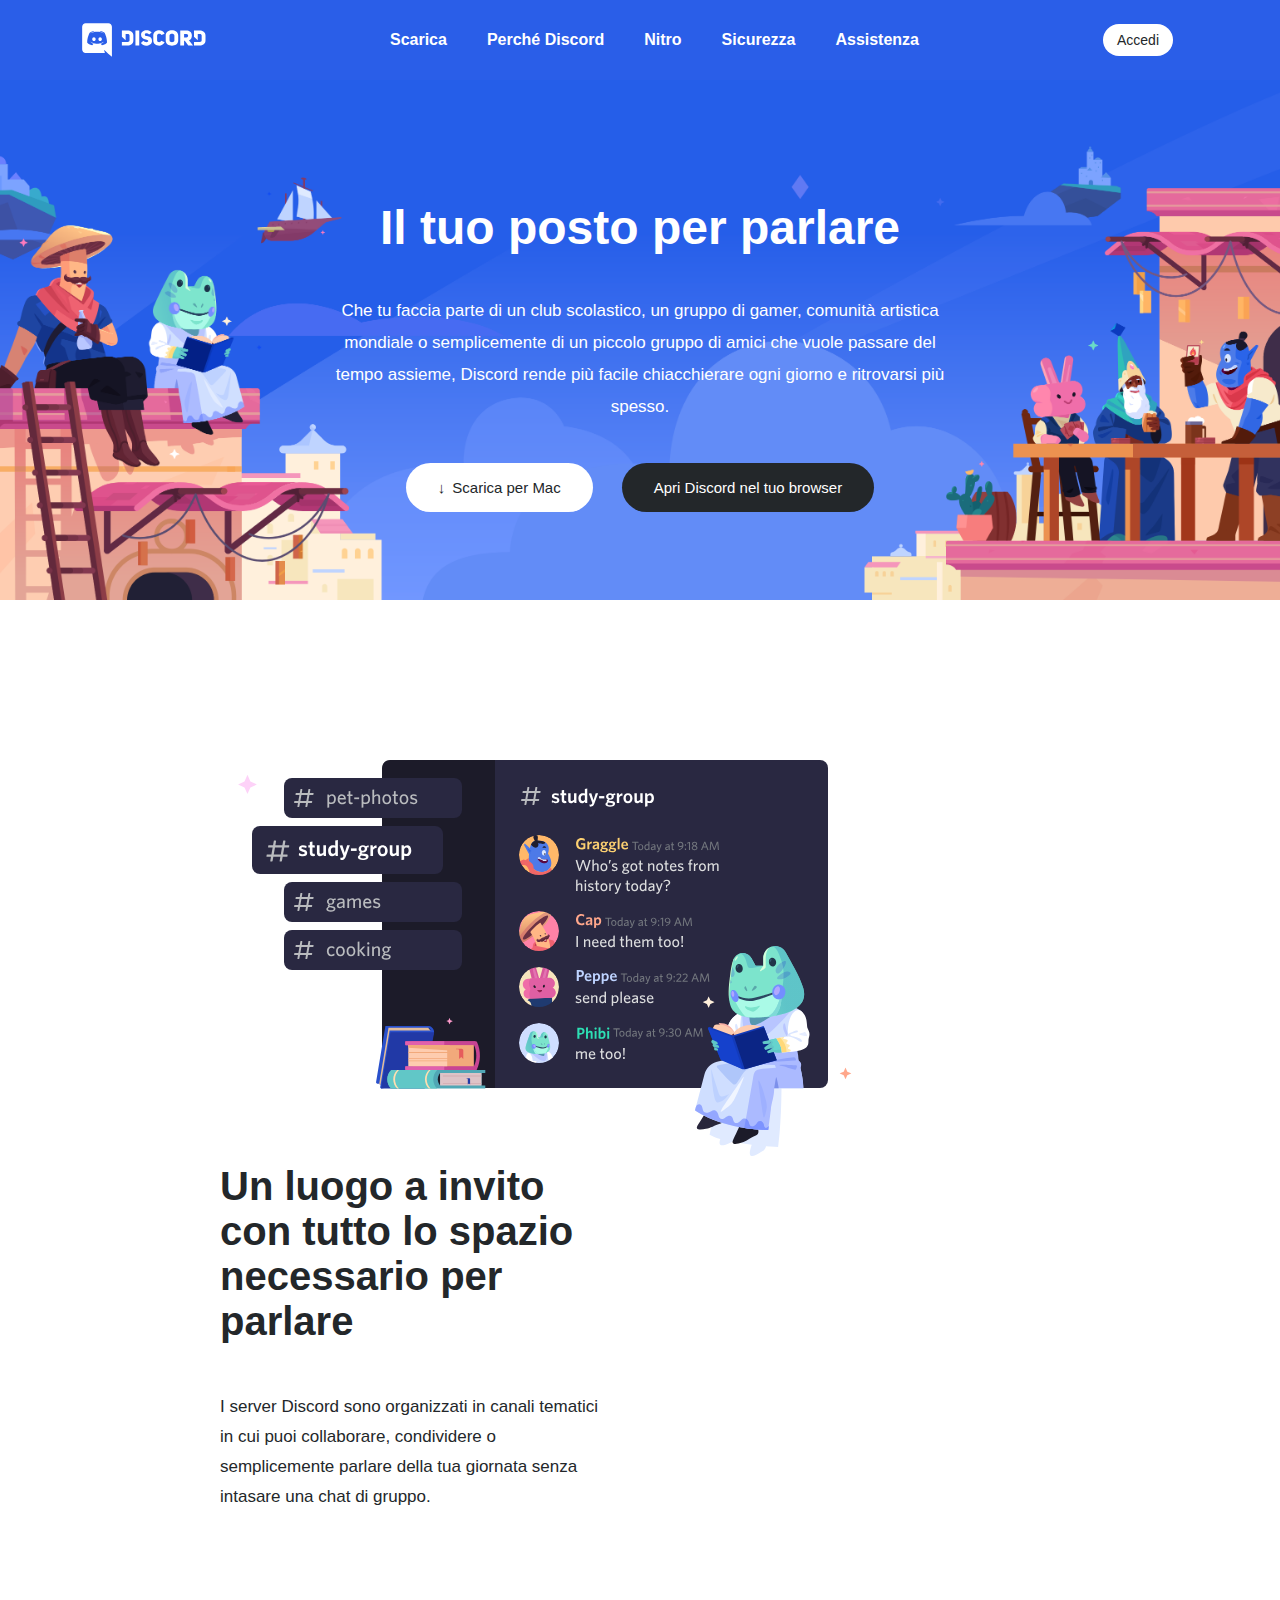
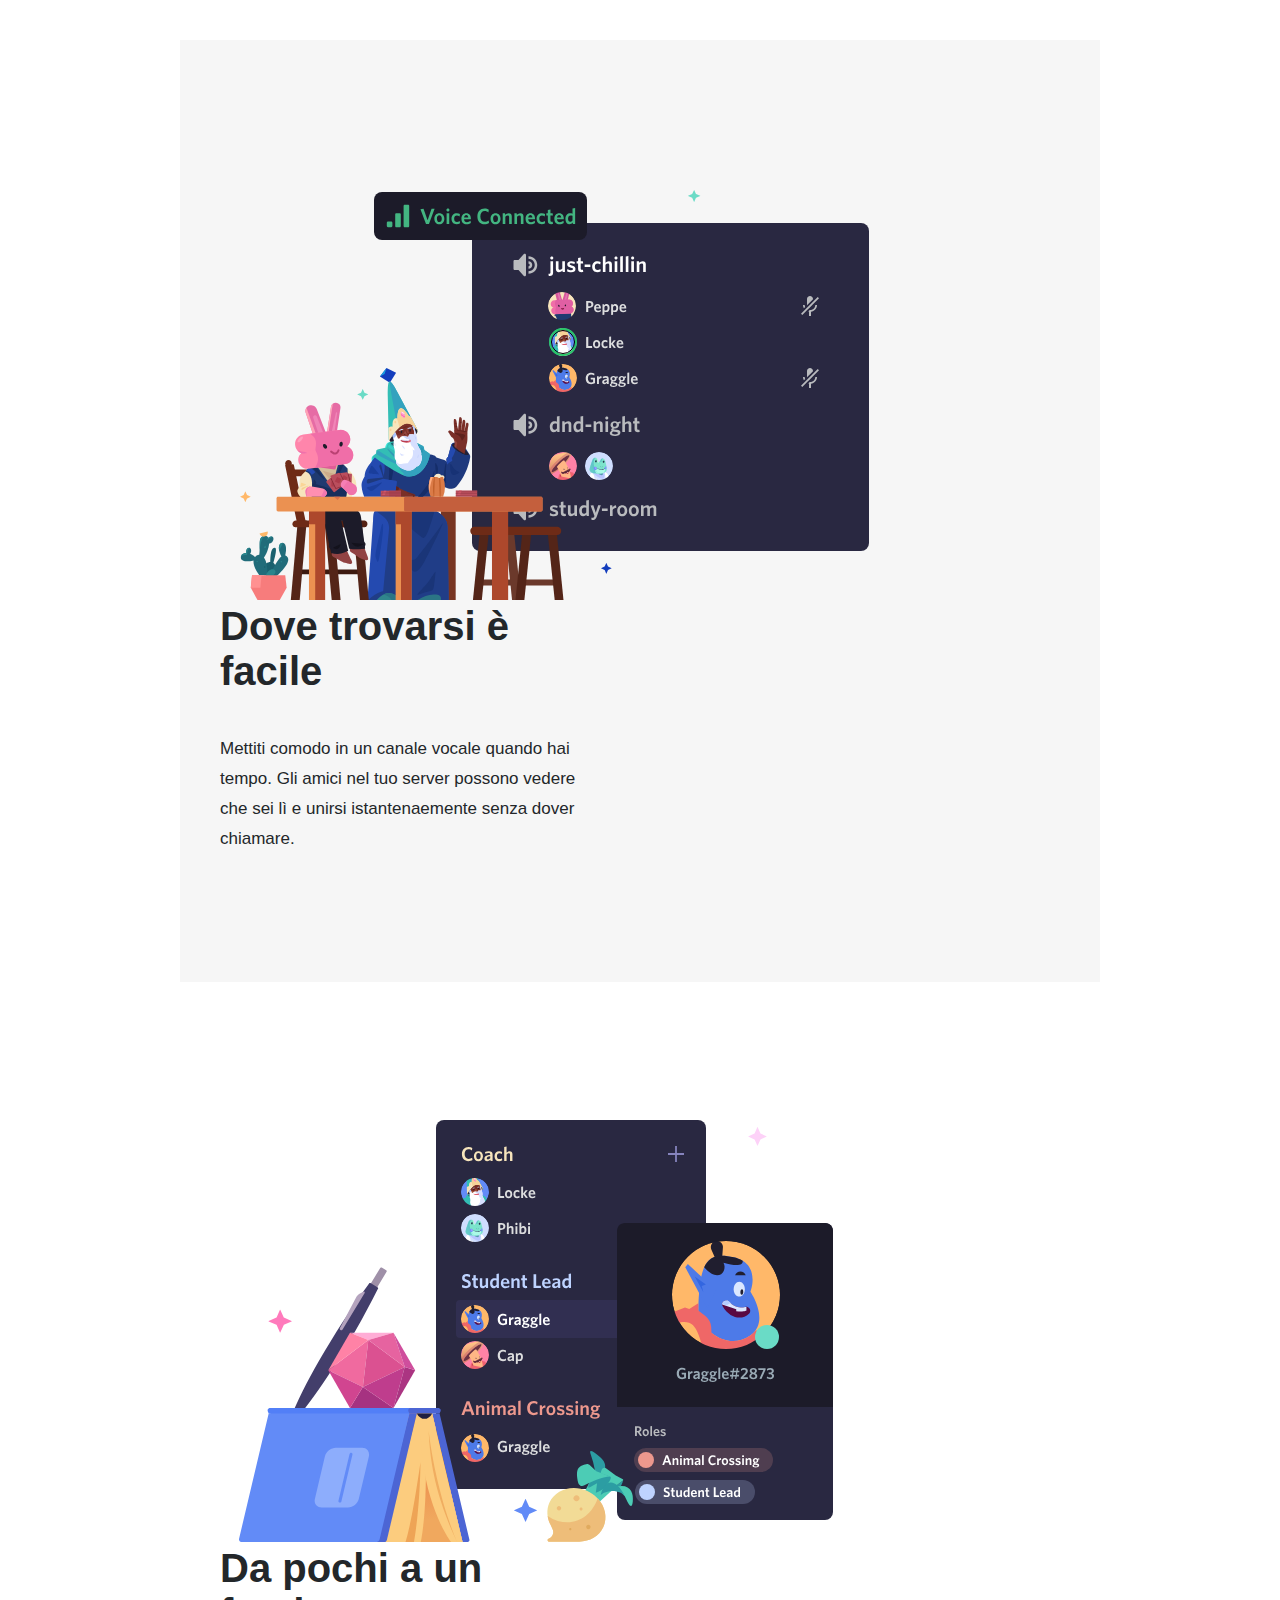
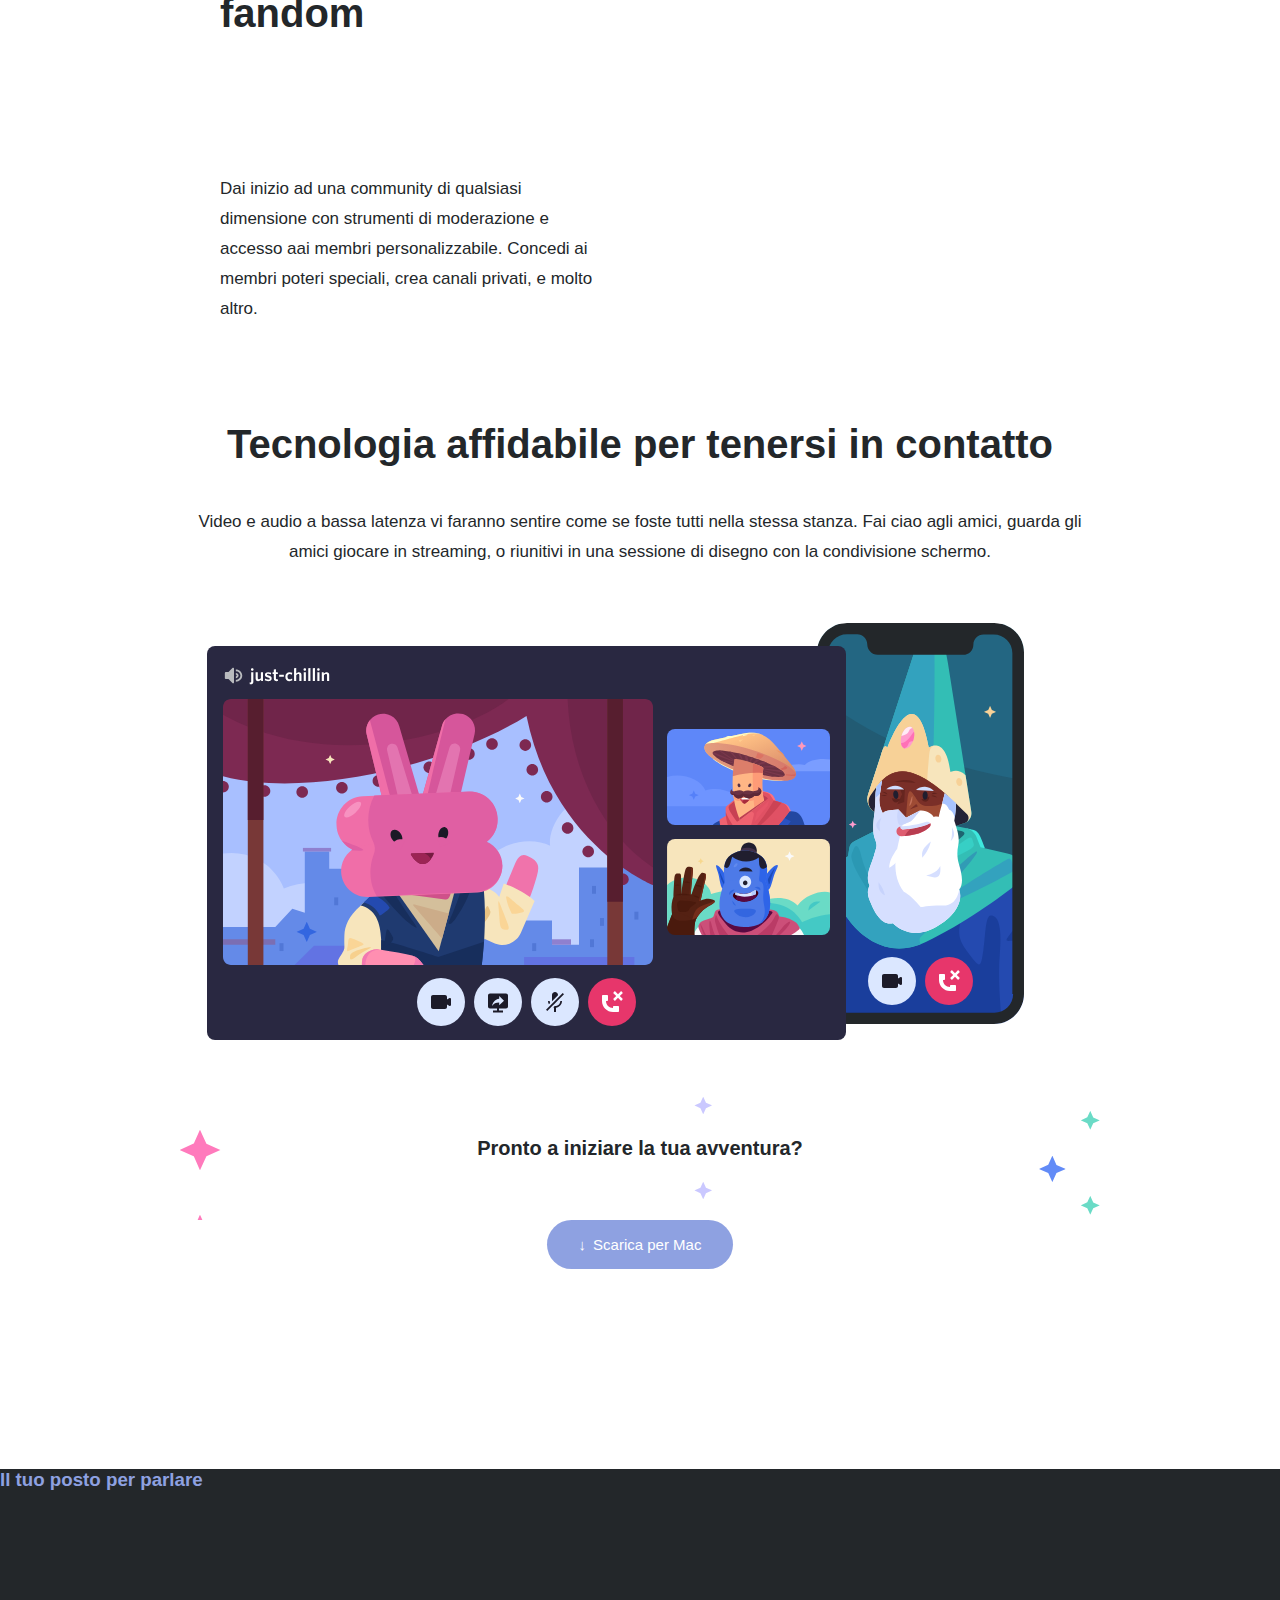
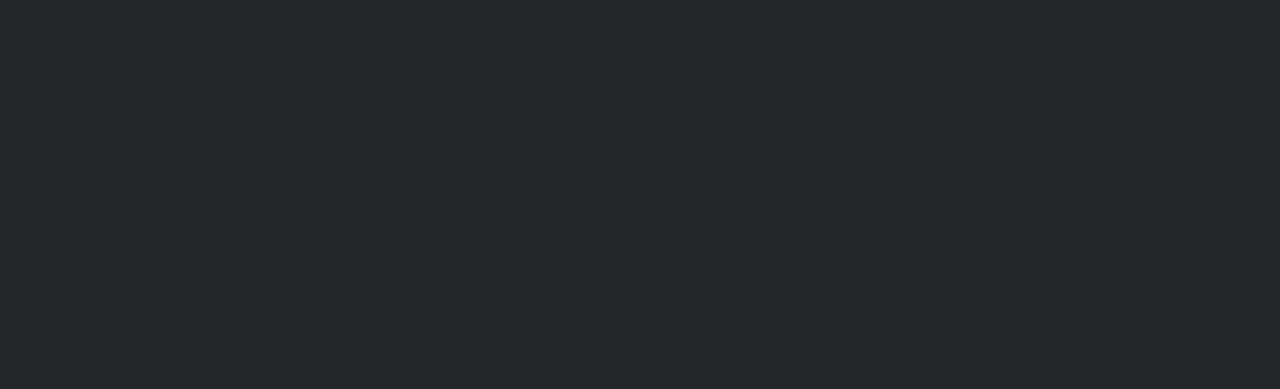
==== index.html @ aaf362bc "cambio nome file + modifica al bg img del titolo" ====
<!DOCTYPE html>
<html lang="it">
<head>
    <meta charset="UTF-8">
    <meta http-equiv="X-UA-Compatible" content="IE=edge">
    <meta name="viewport" content="width=device-width, initial-scale=1.0">
    <title>Discord| Il luogo ideale per parlare e ritrovarsi</title>
    <link rel="stylesheet" href="main.css">
</head>

<body>
    <header>
        <div class="contenitore">
            <div class="logo">
               <img src="img/logo.svg" alt="Logo">
            </div>

            <nav class="nav-bar">
                <ul class="nav">
                    <li><a href="#">Scarica</a></li>
                    <li><a href="#">Perché Discord</a></li>
                    <li><a href="#">Nitro</a></li>
                    <li><a href="#">Sicurezza</a></li>
                    <li><a href="#">Assistenza</a></li>
                </ul>
            </nav>
            <div class="login">
                <button class="btn btn-white btn-small">Accedi</button>
            </div>
          
        </div>   

    </header>

    <main>
        <div class="contenitore-del-img">
            <div class="contenitore-del-titolo">
                <h1 class="titolo">Il tuo posto per parlare</h1>
                <div class="paragrafo">
                    <p>Che tu faccia parte di un club scolastico, un gruppo di gamer, comunità artistica mondiale o semplicemente di un piccolo gruppo di amici che vuole passare del tempo assieme, Discord rende più facile chiacchierare ogni giorno e ritrovarsi più spesso.</p>
                </div>
                
                <button class="btn btn-white"> <span class="icona-a-freccia">&#8595;</span>Scarica per Mac</button>
                <button class="btn btn-grey">Apri Discord nel tuo browser</button>
            </div>
        </div>



        <div class="box"> 
            <section class="row-sezione">
                <div class="sezione-one">
                    <div class="immagine-uno">
                        <img src="img/item1.svg" alt="Ranocchiella che legge">
                    </div>
                    <div class="parte-testo">
                
                        <h2 class="subtitolo">Un luogo a invito con tutto lo spazio necessario per parlare</h2>
                        
                        <p class="sottoparagrafo">I server Discord sono organizzati in canali tematici in cui puoi collaborare, condividere o semplicemente parlare della tua giornata senza intasare una chat di gruppo.</p>
                    </div>
                </div>
            </section>

            <section class="row-sezion2">
                <div class="sezione-two">
                    <div class="immagine-due">
                        <img src="img/item2.svg" alt="mago pittore">
                    </div>
                    <div class="parte-testo">
                
                        <h2 class="subtitolo-2">Dove trovarsi è facile</h2>
                        
                        <p class="sottoparagrafo-2">Mettiti comodo in un canale vocale quando hai tempo. Gli amici nel tuo server possono vedere che sei lì e unirsi istantenaemente senza dover chiamare.</p>
                    </div>
                </div>
            </section>

            <section class="row-sezione">
                <div class="sezione-one">
                    <div class="immagine-uno">
                        <img src="img/item3.svg" alt="Rubrica">
                    </div>
                    <div class="parte-testo">
                
                        <h2 class="subtitolo">Da pochi a un fandom</h2>
                        
                        <p class="sottoparagrafo">Dai inizio ad una community di qualsiasi dimensione con strumenti di moderazione e accesso aai membri personalizzabile. Concedi ai membri poteri speciali, crea canali privati, e molto altro.</p>
                    </div>
                </div>
            </section>

            <section class="row-sezione4">
                <div class="parte-testo row-4">
                
                    <h2 class="subtitolo nuovo">Tecnologia affidabile per tenersi in contatto</h2>
                    
                    <p class="sottoparagrafo nuovo">Video e audio a bassa latenza vi faranno sentire come se foste tutti nella stessa stanza. Fai ciao agli amici, guarda gli amici giocare in streaming, o riunitivi in una sessione di disegno con la condivisione schermo.</p>
                </div>
                <div class="immagine-4">
                    <img src="img/item4-big.svg" alt="display" style="display: block;">
                </div>

                <div class="parte-testo last-one">
                    <h3 class="subtitolo ultimo">Pronto a iniziare la tua avventura?</h3>

                </div>
                <div class="bottone">
                    <button class="btn btn-violet"> <span class="icona-a-freccia">&#8595;</span>Scarica per Mac</button>
                </div>
                

            </section>
        </div>
    </main>

    <footer>
        <div class="footer">
            <h3 class="slogan-finale">Il tuo posto per parlare</h3>
        </div>
    </footer>
</body>
</html>
---- main.css ----
:root{
    --font: "Whitney","Helvetica Neue","Helvetica","Arial",sans-serif;
    --color-grey: #23272A;
    --color-lilla: #8EA1E1;
    --color-bisc: #F6F6F6;

}


* {
    margin: 0;
    padding: 0;
    box-sizing: border-box;
}

.contenitore{
    width: 100%;
    height: 80px;
    margin: 0 auto;
    background-color: #2A5EE8;
    display: flex;
    align-items: center;
    justify-content: space-around;
}

.logo{
    display: flex;
    align-items: center;
}

.nav{
    list-style: none;
    display: flex;
}


.nav li a{
    display: inline-block;
    padding: 10px 10px;
    margin: 0 10px;
    color: white;
    text-decoration: none;
    font-size: 100%;
    font-family: var(--font);
    font-weight: bold;
}

.contenitore-del-img{
    background-image: url("img/jumbo.png");
    background-size: cover;
    background-position: center;
    background-repeat: no-repeat;
    text-align: center;
    color: white;
   
}
.contenitore-del-titolo{
    background-color: transparent;
    width: 720px;
    height: 520px;
    margin: auto;
    padding: 120px 40px;
    vertical-align: baseline;
}
.titolo{
    font-family: var(--font);
    font-weight: bold;
    font-size: 300%;
    padding-bottom: 40px;
}

.paragrafo{
    font-size: 17px;
    font-family: var(--font);
    font-weight: 350;
    padding-bottom: 40px;
    line-height: 2rem;
}
.box{
    width: 920px;
    margin: auto;
}




.row-sezione{
    display: flex;
    justify-items: flex-start;
    
}
.sezione-one{
    /* display: flex;
    justify-content: center;
    align-items: center; */
    padding: 120px 40px;
    background-color: white;
}
.parte-testo{
    font-family: var(--font);
    color: var(--color-grey);
}
.subtitolo{
    width: 380px;
    height: 228px;
    font-size: 40px;
}

.sottoparagrafo{
    width: 380px;
    height: 128px;
    font-size: 17px;
    line-height: 30px;
}

.subtitolo-2{
    width: 380px;
    height: 130px;
    font-size: 40px;
}

.sottoparagrafo-2{
    width: 380px;
    height: 128px;
    font-size: 17px;
    line-height: 30px;
}
.sezione-two{
    /* display: flex;
    justify-content: center;
    align-items: center; */
    padding: 120px 40px;
    background-color: var(--color-bisc);
}


.row-sezione4{
    vertical-align: middle;
    
}

.parte-testo.row-4{
text-align: center;
}

.subtitolo.nuovo{
    width: auto;
    height: auto;
    padding-bottom: 40px;

}
.sottoparagrafo.nuovo{
    width: auto;
    height: auto;
}

.subtitolo.ultimo{
    width: auto;
    height: auto;
    font-size: 20px;
    text-align: center;
    padding: 40px;
}

.last-one{
    background-image: url(img/stars.svg);
    background-size: contain;
    background-repeat: none;
    padding-bottom: 20px;
}

.bottone{
    display: flex;
    justify-content: center;
    padding-bottom: 200px;
}


.footer{
    background-color: var(--color-grey);
    width: 1440px;
    height: 520px;
    padding: 80px auto;
}
.slogan-finale{
    color: var(--color-lilla);
    font-family: var(--font);

}








.btn{
    border-radius: 28px;
    padding: 1rem 2rem;
    border: none;
    font-family: var(--font);
    font-size: 15px;
}

.btn-white{
    background-color: white;
    color: var(--color-grey);
    margin-right: 25px;
}
.icona-a-freccia{
    padding-right: 7px;
    text-align: center;
}

.btn-grey{
    background-color: var(--color-grey);
    color: white;
}
.btn-violet{
    background-color: var(--color-lilla);
    color: white;
}

.btn-small{
    border-radius: 40px;
    font-size: 14px;
    padding: 8px 14px;
}
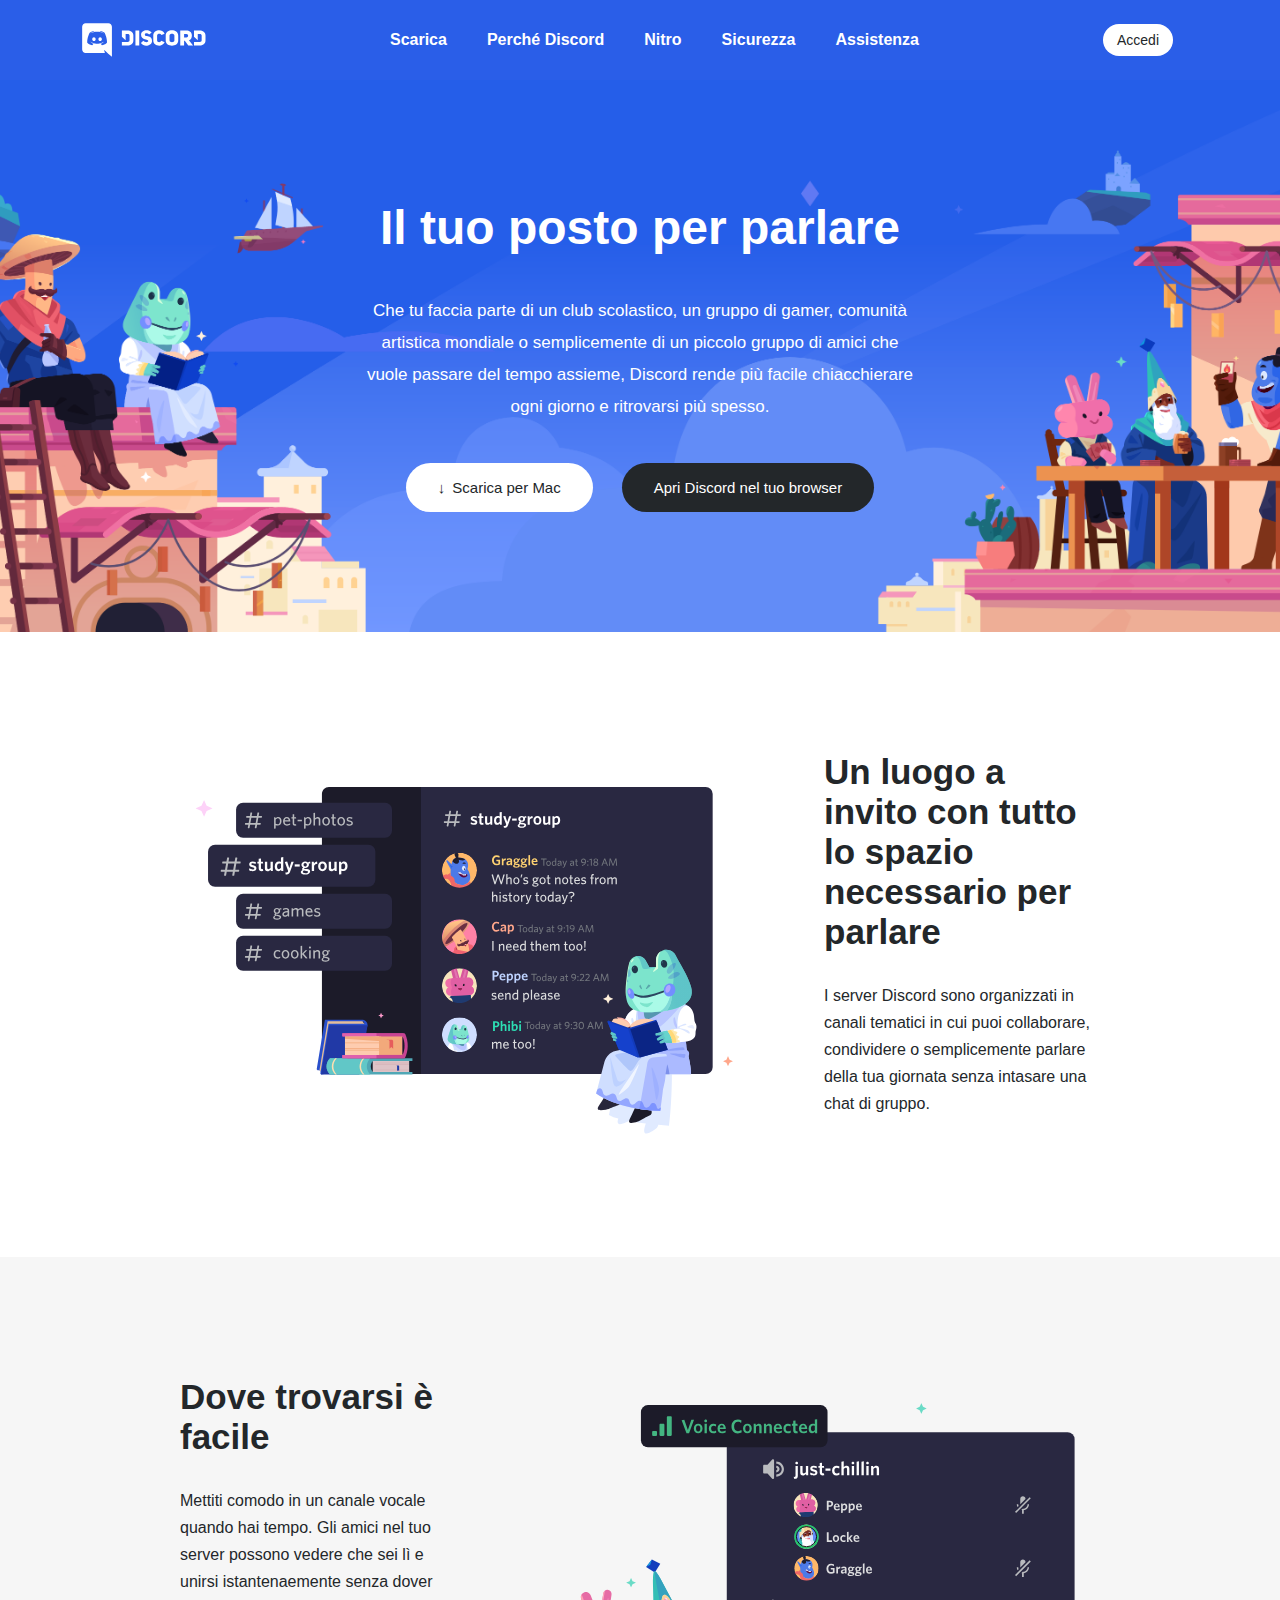
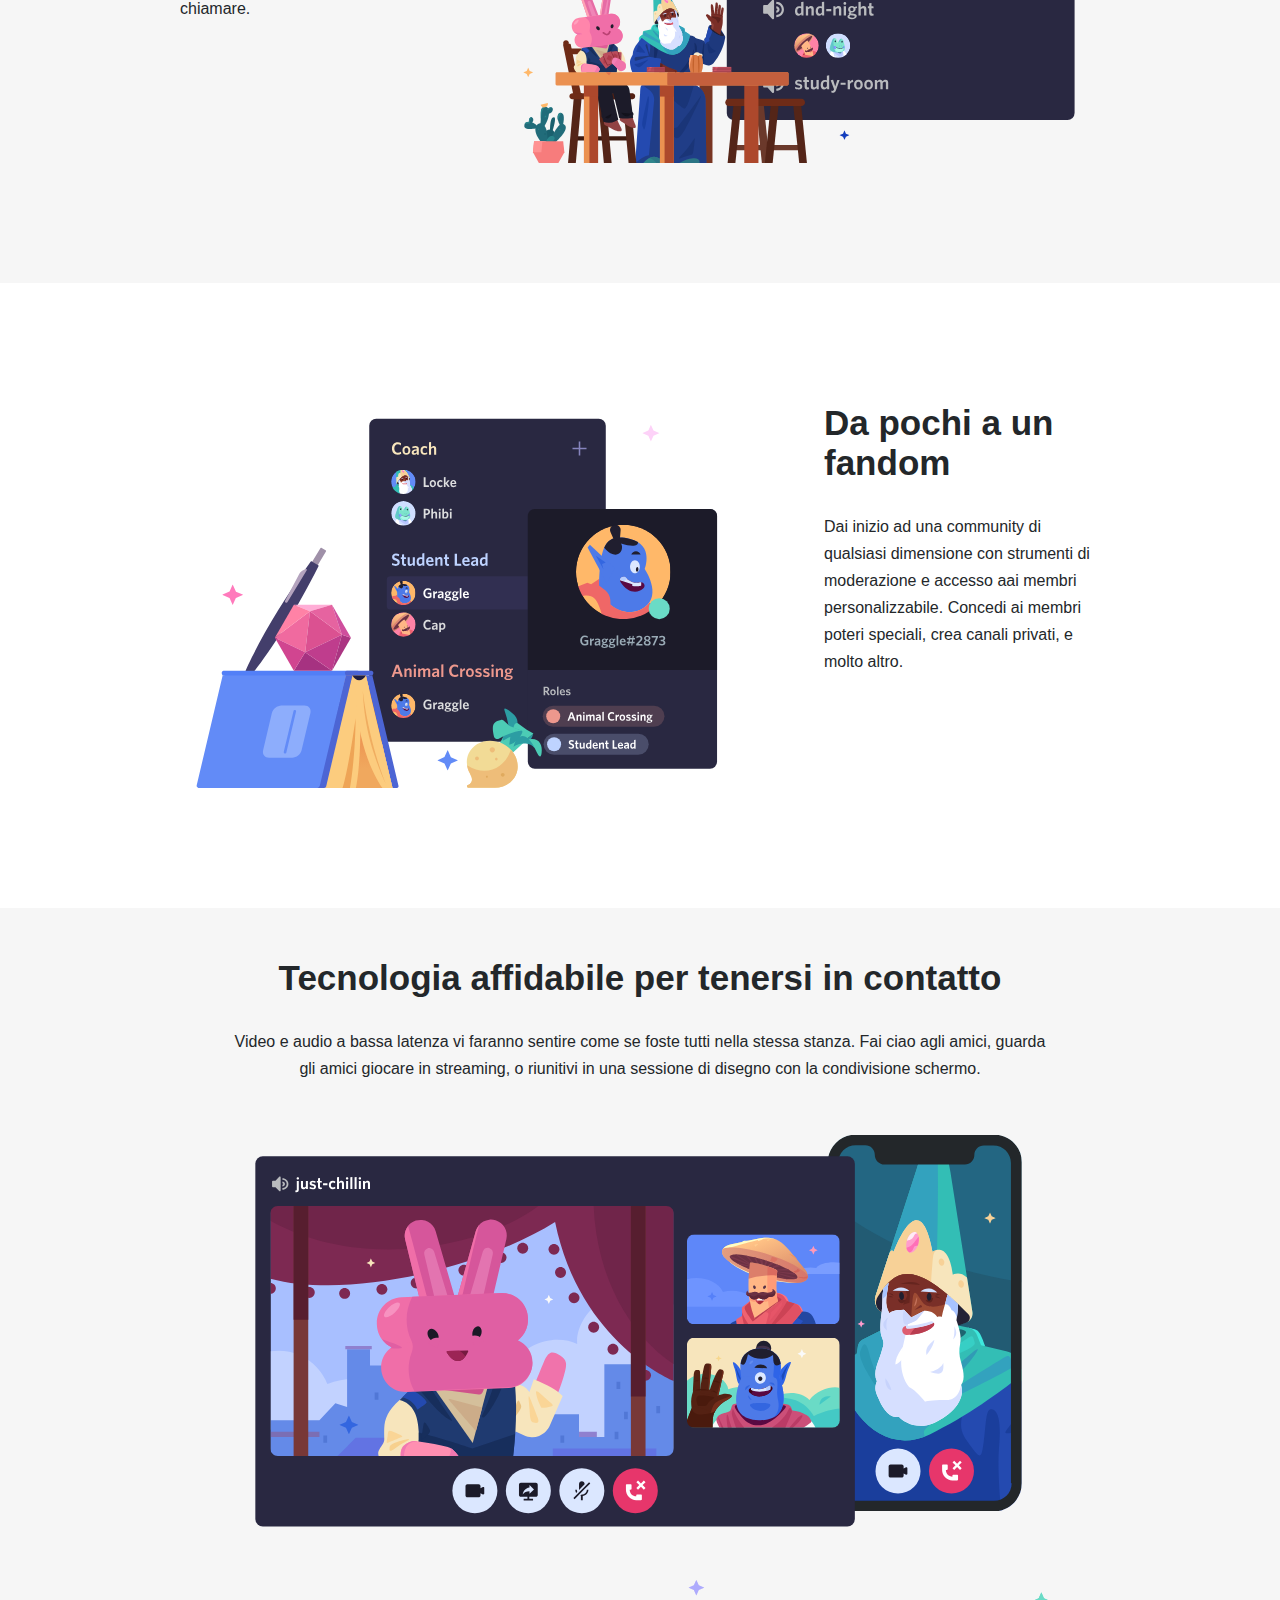
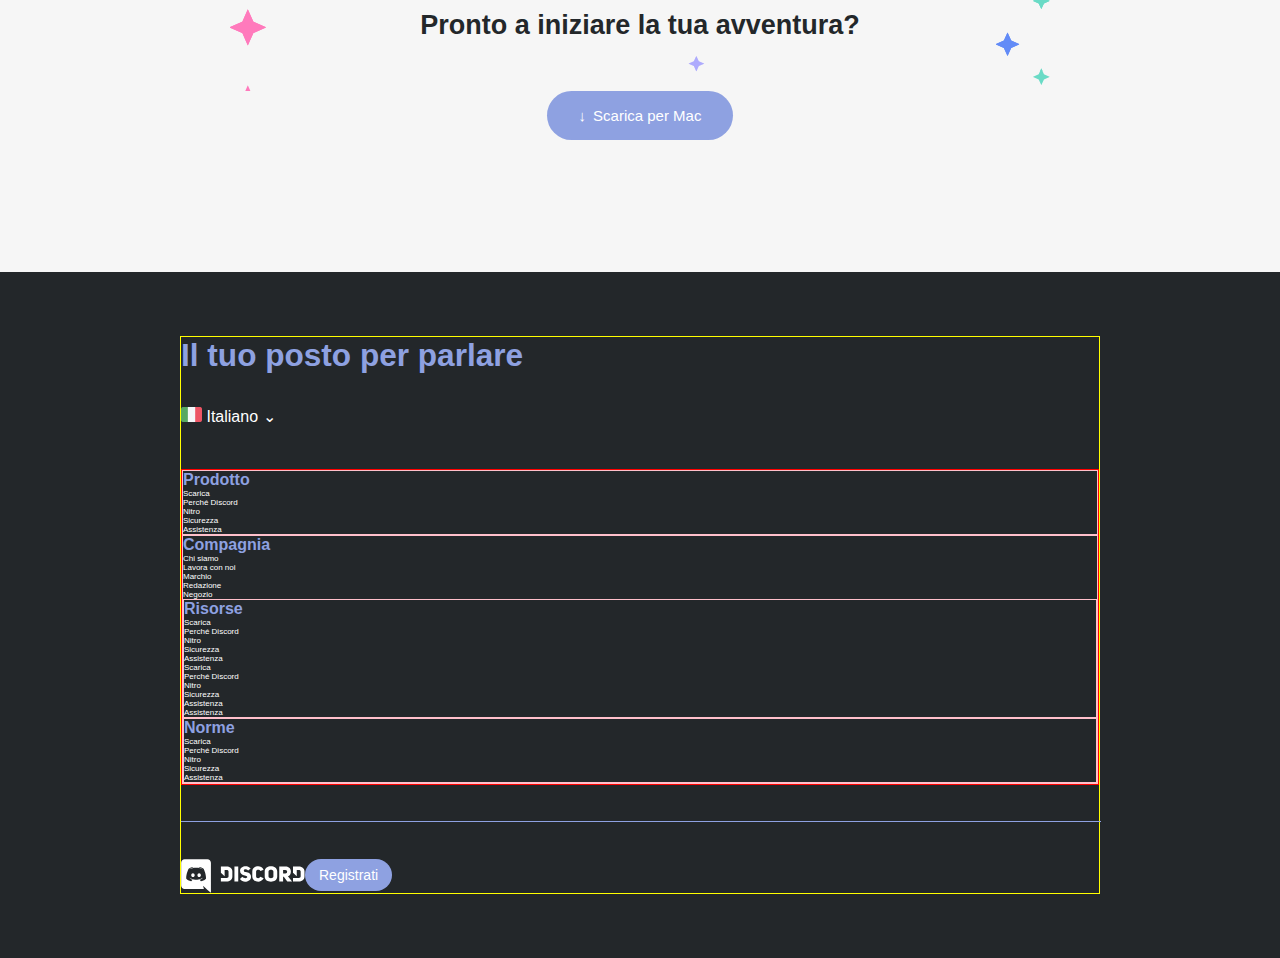
==== commit 676e9d50: "ultime modifiche" ====
--- a/index.html
+++ b/index.html
@@ -5,7 +5,11 @@
     <meta http-equiv="X-UA-Compatible" content="IE=edge">
     <meta name="viewport" content="width=device-width, initial-scale=1.0">
     <title>Discord| Il luogo ideale per parlare e ritrovarsi</title>
+    <link rel="shortcut icon" href="img/favicon.png" type="image/favicon.png">
     <link rel="stylesheet" href="main.css">
+    <link rel="stylesheet" href="https://cdnjs.cloudflare.com/ajax/libs/font-awesome/6.2.0/css/all.min.css"
+    integrity="sha512-xh6O/CkQoPOWDdYTDqeRdPCVd1SpvCA9XXcUnZS2FmJNp1coAFzvtCN9BmamE+4aHK8yyUHUSCcJHgXloTyT2A=="
+    crossorigin="anonymous" referrerpolicy="no-referrer"/>
 </head>
 
 <body>
@@ -33,6 +37,7 @@
     </header>
 
     <main>
+        <!-- intestatione + immagine con cui inizia la pagina -->
         <div class="contenitore-del-img">
             <div class="contenitore-del-titolo">
                 <h1 class="titolo">Il tuo posto per parlare</h1>
@@ -44,80 +49,167 @@
                 <button class="btn btn-grey">Apri Discord nel tuo browser</button>
             </div>
         </div>
-
-
-
-        <div class="box"> 
-            <section class="row-sezione">
-                <div class="sezione-one">
-                    <div class="immagine-uno">
-                        <img src="img/item1.svg" alt="Ranocchiella che legge">
-                    </div>
-                    <div class="parte-testo">
+       
+        <!-- inizio prima sezione -->
+            <section class="row-white">
+                <div class="container">
+                    <div class="row">
+                        <div class="immagine-fianco-sx W-70">
+                            <img src="img/item1.svg" alt="Ranocchiella che legge">
+                        </div>
+                        <div class="parte-testo W-30">
+                    
+                            <h2 class="subtitolo">Un luogo a invito con tutto lo spazio necessario per parlare</h2>
+                            
+                            <p class="sottoparagrafo">I server Discord sono organizzati in canali tematici in cui puoi collaborare, condividere o semplicemente parlare della tua giornata senza intasare una chat di gruppo.</p>
+                        </div>
+                    </div>
+                </div>
+            </section>
+
+            <!-- inizio seconda sezione -->
+            <section class="row-grey">
+                <div class="container">
+                    <div class="row">
+                        <div class="parte-testo W-30">
+                            
+                            <h2 class="subtitolo">Dove trovarsi è facile</h2>
+                            
+                            <p class="sottoparagrafo">Mettiti comodo in un canale vocale quando hai tempo. Gli amici nel tuo server possono vedere che sei lì e unirsi istantenaemente senza dover chiamare.</p>
+                        </div>
+                        <div class="immagine-fianco-dx W-70">
+                            <img src="img/item2.svg" alt="Mago pittore">
+                        </div>
+                    </div>
+                </div>
+            </section>
+
+            <!-- inizio terza sezione -->
+            <section class="row-white">
+                <div class="container">
+                    <div class="row">
+                        <div class="immagine-fianco-sx W-70">
+                            <img src="img/item3.svg" alt="Rubrica">
+                        </div>
+                        <div class="parte-testo W-30">
+                    
+                            <h2 class="subtitolo">Da pochi a un fandom</h2>
+                            
+                            <p class="sottoparagrafo">Dai inizio ad una community di qualsiasi dimensione con strumenti di moderazione e accesso aai membri personalizzabile. Concedi ai membri poteri speciali, crea canali privati, e molto altro.</p>
+                        </div>
+                    </div>
+                </div>
+            </section>
+
+            <!-- inizio quarta sezione -->
+            <section class="row-grey">
+                <div class="container">
+                    <div class="contenitore-row">
+                        <div class="parte-testo row-4">
+                        
+                            <h2 class="subtitolo nuovo">Tecnologia affidabile per tenersi in contatto</h2>
+                            
+                            <p class="sottoparagrafo nuovo">Video e audio a bassa latenza vi faranno sentire come se foste tutti nella stessa stanza. Fai ciao agli amici, guarda gli amici giocare in streaming, o riunitivi in una sessione di disegno con la condivisione schermo.</p>
+                        </div>
+                        <div class="immagine-centrale">
+                            <img src="img/item4-big.svg" alt="display" style="display: block;">
+                        </div>
+                    <!-- Conclusione con una CTA  -->
+                        <div class="parte-testo conclusione">
+                            <h3 class="subtitolo conclusione">Pronto a iniziare la tua avventura?</h3>
+
+                        </div>
+                        <div class="CTA-finale">
+                            <button class="btn btn-violet"> <span class="icona-a-freccia">&#8595;</span>Scarica per Mac</button>
+                        </div>
+                        
+                    </div>
+                </div>
+            </section>
                 
-                        <h2 class="subtitolo">Un luogo a invito con tutto lo spazio necessario per parlare</h2>
-                        
-                        <p class="sottoparagrafo">I server Discord sono organizzati in canali tematici in cui puoi collaborare, condividere o semplicemente parlare della tua giornata senza intasare una chat di gruppo.</p>
-                    </div>
-                </div>
-            </section>
-
-            <section class="row-sezion2">
-                <div class="sezione-two">
-                    <div class="immagine-due">
-                        <img src="img/item2.svg" alt="mago pittore">
-                    </div>
-                    <div class="parte-testo">
-                
-                        <h2 class="subtitolo-2">Dove trovarsi è facile</h2>
-                        
-                        <p class="sottoparagrafo-2">Mettiti comodo in un canale vocale quando hai tempo. Gli amici nel tuo server possono vedere che sei lì e unirsi istantenaemente senza dover chiamare.</p>
-                    </div>
-                </div>
-            </section>
-
-            <section class="row-sezione">
-                <div class="sezione-one">
-                    <div class="immagine-uno">
-                        <img src="img/item3.svg" alt="Rubrica">
-                    </div>
-                    <div class="parte-testo">
-                
-                        <h2 class="subtitolo">Da pochi a un fandom</h2>
-                        
-                        <p class="sottoparagrafo">Dai inizio ad una community di qualsiasi dimensione con strumenti di moderazione e accesso aai membri personalizzabile. Concedi ai membri poteri speciali, crea canali privati, e molto altro.</p>
-                    </div>
-                </div>
-            </section>
-
-            <section class="row-sezione4">
-                <div class="parte-testo row-4">
-                
-                    <h2 class="subtitolo nuovo">Tecnologia affidabile per tenersi in contatto</h2>
-                    
-                    <p class="sottoparagrafo nuovo">Video e audio a bassa latenza vi faranno sentire come se foste tutti nella stessa stanza. Fai ciao agli amici, guarda gli amici giocare in streaming, o riunitivi in una sessione di disegno con la condivisione schermo.</p>
-                </div>
-                <div class="immagine-4">
-                    <img src="img/item4-big.svg" alt="display" style="display: block;">
-                </div>
-
-                <div class="parte-testo last-one">
-                    <h3 class="subtitolo ultimo">Pronto a iniziare la tua avventura?</h3>
-
-                </div>
-                <div class="bottone">
-                    <button class="btn btn-violet"> <span class="icona-a-freccia">&#8595;</span>Scarica per Mac</button>
-                </div>
-                
-
-            </section>
-        </div>
     </main>
-
     <footer>
-        <div class="footer">
-            <h3 class="slogan-finale">Il tuo posto per parlare</h3>
-        </div>
+        <!-- primo container di chiusura -->
+            <div class="container footer">
+                <div class="slot">
+                    <div class="slogan-finale">
+                        <h3>Il tuo posto per parlare</h3>
+                    </div> 
+                    <div class="language-bar">
+                        <img class="icona-img" src="img/ita.png" alt="icona della bandiera italiana">
+                        <p class="testo-icona">Italiano <span class="freccia">&#8964;</span></p>
+                    </div>
+                    <div class="social-bar">
+                        <div><i class="fa-brands fa-twitter"></i></div>
+                        <div><i class="fa-brands fa-instagram icone-social"></i></div>
+                        <div><i class="fa-brands fa-facebook icone-social"></i></div>
+                        <div><i class="fa-brands fa-youtube icone-social"></i></div>
+                    </div>
+                 <!-- colonne dell'area footer  -->
+                    <div class="columns">
+                        <div class="column">
+                            <h5 class="h5-minititolo">Prodotto</h5>
+                            <ul class="ul-style-none">
+                                <li>Scarica</li>
+                                <li>Perché Discord</li>
+                                <li>Nitro</li>
+                                <li>Sicurezza</li>
+                                <li>Assistenza</li>
+                            </ul>
+                        </div>
+                        <div class="spazio" style="display: inline;"></div>
+
+                        <div class="column">
+                            <h5 class="h5-minititolo">Compagnia</h5>
+                            <ul class="ul-style-none">
+                                <li>Chi siamo</li>
+                                <li>Lavora con noi</li>
+                                <li>Marchio</li>
+                                <li>Redazione</li>
+                                <li>Negozio</li>
+                            </ul>
+                            
+                        <div class="column">
+                            <h5 class="h5-minititolo">Risorse</h5>
+                            <ul class="ul-style-none">
+                                <li>Scarica</li>
+                                <li>Perché Discord</li>
+                                <li>Nitro</li>
+                                <li>Sicurezza</li>
+                                <li>Assistenza</li>
+                                <li>Scarica</li>
+                                <li>Perché Discord</li>
+                                <li>Nitro</li>
+                                <li>Sicurezza</li>
+                                <li>Assistenza</li>
+                                <li>Assistenza</li>
+                            </ul>
+                        </div>
+                        <div class="column">
+                            <h5 class="h5-minititolo">Norme</h5>
+                            <ul class="ul-style-none">
+                                <li>Scarica</li>
+                                <li>Perché Discord</li>
+                                <li>Nitro</li>
+                                <li>Sicurezza</li>
+                                <li>Assistenza</li>
+                            </ul>
+                        </div> 
+                    </div>
+                </div>
+
+            <!-- linea orizzontale + button e logo del footer  -->
+                <div class="hr"></div>
+                <div class="contenitore-footer">
+                    <div class="logo-del-footer"> 
+                        <img src="img/logo.svg" alt="Logo Discord"> 
+                    </div> 
+                    <div>
+                        <button class="btn btn-small btn-violet">Registrati</button>
+                    </div>
+                </div>
+
+            </div>
     </footer>
 </body>
 </html>--- a/main.css
+++ b/main.css
@@ -3,7 +3,7 @@
     --color-grey: #23272A;
     --color-lilla: #8EA1E1;
     --color-bisc: #F6F6F6;
-
+    --tab-icon: "img/favicon.ico";
 }
 
 
@@ -11,6 +11,11 @@
     margin: 0;
     padding: 0;
     box-sizing: border-box;
+}
+img{
+    width: 100%;
+    height: auto;
+    display: block;
 }
 
 .contenitore{
@@ -56,8 +61,7 @@
 }
 .contenitore-del-titolo{
     background-color: transparent;
-    width: 720px;
-    height: 520px;
+    width: 50%;
     margin: auto;
     padding: 120px 40px;
     vertical-align: baseline;
@@ -76,124 +80,179 @@
     padding-bottom: 40px;
     line-height: 2rem;
 }
-.box{
-    width: 920px;
+/* .box{
+    width: 100%;
     margin: auto;
-}
-
-
-
-
-.row-sezione{
-    display: flex;
-    justify-items: flex-start;
+} */
+
+
+
+
+
+.container{
+    /* display: flex;
+    justify-content: flex-start; */
+    max-width: 920px;
+    width: 100%;
+    margin: 0 auto;
     
 }
-.sezione-one{
-    /* display: flex;
+.row{
+    display: flex;
     justify-content: center;
-    align-items: center; */
-    padding: 120px 40px;
+    padding: 120px 0;
+    background-color: transparent;
+}
+.row-grey{
+    background-color: var(--color-bisc);
+}
+.row-white{
     background-color: white;
 }
+.immagine-fianco-sx{
+    padding-right: 50px;
+}
+.immagine-fianco-dx{
+    padding-left: 50px;
+}
+.W-70{
+    width: 70%;
+}
+.W-30{
+    width: 30%;
+}
 .parte-testo{
     font-family: var(--font);
     color: var(--color-grey);
 }
 .subtitolo{
-    width: 380px;
-    height: 228px;
-    font-size: 40px;
+    font-size: 35px;
+    padding-bottom: 30px;
 }
 
 .sottoparagrafo{
-    width: 380px;
-    height: 128px;
-    font-size: 17px;
-    line-height: 30px;
-}
-
-.subtitolo-2{
-    width: 380px;
-    height: 130px;
-    font-size: 40px;
-}
-
-.sottoparagrafo-2{
-    width: 380px;
-    height: 128px;
-    font-size: 17px;
-    line-height: 30px;
-}
-.sezione-two{
-    /* display: flex;
-    justify-content: center;
-    align-items: center; */
-    padding: 120px 40px;
-    background-color: var(--color-bisc);
-}
-
-
-.row-sezione4{
-    vertical-align: middle;
-    
+    font-size: 1rem;
+    line-height: 27px;
+}
+
+.contenitore-row{
+    padding: 50px;
 }
 
 .parte-testo.row-4{
 text-align: center;
 }
 
-.subtitolo.nuovo{
-    width: auto;
-    height: auto;
-    padding-bottom: 40px;
-
-}
-.sottoparagrafo.nuovo{
-    width: auto;
-    height: auto;
-}
-
-.subtitolo.ultimo{
-    width: auto;
-    height: auto;
-    font-size: 20px;
-    text-align: center;
-    padding: 40px;
-}
-
-.last-one{
+.subtitolo.conclusione{
+    font-size: 27px;
+    text-align: center;
+    padding: 30px;
+}
+
+.conclusione{
     background-image: url(img/stars.svg);
     background-size: contain;
     background-repeat: none;
     padding-bottom: 20px;
 }
 
-.bottone{
+.CTA-finale{
     display: flex;
     justify-content: center;
-    padding-bottom: 200px;
-}
-
-
+    padding-bottom: 10%;
+}
+
+
+footer{
+    background-color: var(--color-grey);
+    width: 100%;
+    color: white;
+}
 .footer{
-    background-color: var(--color-grey);
-    width: 1440px;
-    height: 520px;
-    padding: 80px auto;
-}
+ padding: 5% 0;
+}
+.slot{
+    display: flex;
+    flex-flow: column wrap;
+    align-items: flex-start;
+    border: 1px solid yellow;
+    
+}
+
 .slogan-finale{
     color: var(--color-lilla);
     font-family: var(--font);
-
-}
-
-
-
-
-
-
-
+    font-size: 27px;
+    flex: 70px;
+}
+
+.testo-icona{
+    font-family: var(--font);
+    color: white;
+    font-size: 100%;
+    display: inline;
+
+}
+.freccia{
+    color: white;
+    text-align: center;
+}
+.icona-img{
+    width: 15%;
+    display: inline;
+}
+.social-bar{
+    display: flex;
+    justify-content: space-around;
+    color: white;
+    padding-top: 20px;
+}
+.icone-social{
+    padding-left: 50%;
+}
+.fa-brands{
+    font-size: 20px;
+}
+
+
+.columns {
+    /* display: flex;
+    flex-flow: row wrap;
+    align-items: center; */
+    width: 100%;
+    border: 1px solid red;
+    font-family: var(--font);
+  }
+  
+  .column {
+    flex: 25%;
+    border: 1px solid pink;
+  }
+  .ul-style-none{
+    list-style: none;
+    font-size: .5rem;
+  }
+
+  .h5-minititolo{
+    color: var(--color-lilla);
+    font-size: 16px;
+  }
+
+  .contenitore-footer{
+    display: flex;
+  }
+ 
+
+
+
+
+.hr{
+    background-color: var(--color-lilla);
+    min-width: 920px;
+    min-height: 1px;
+    margin: 4% 0;
+
+}
 
 .btn{
     border-radius: 28px;
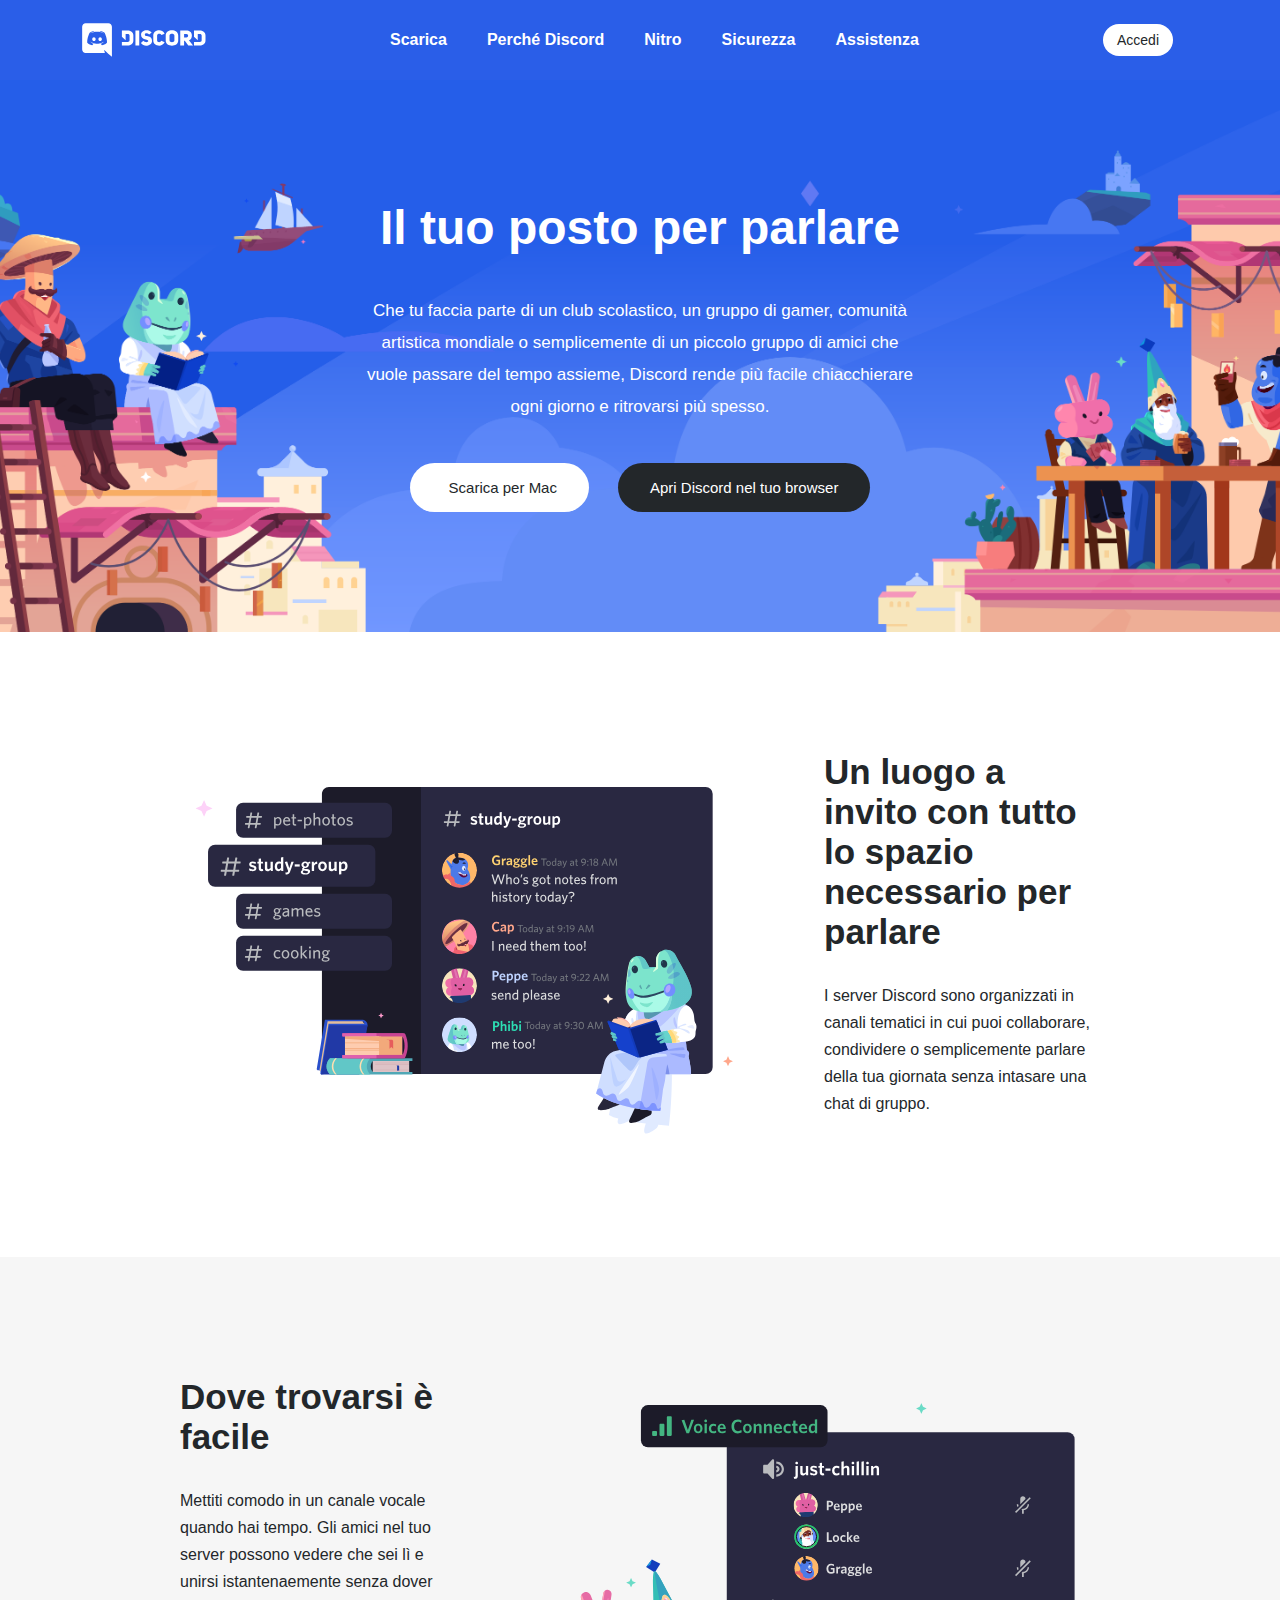
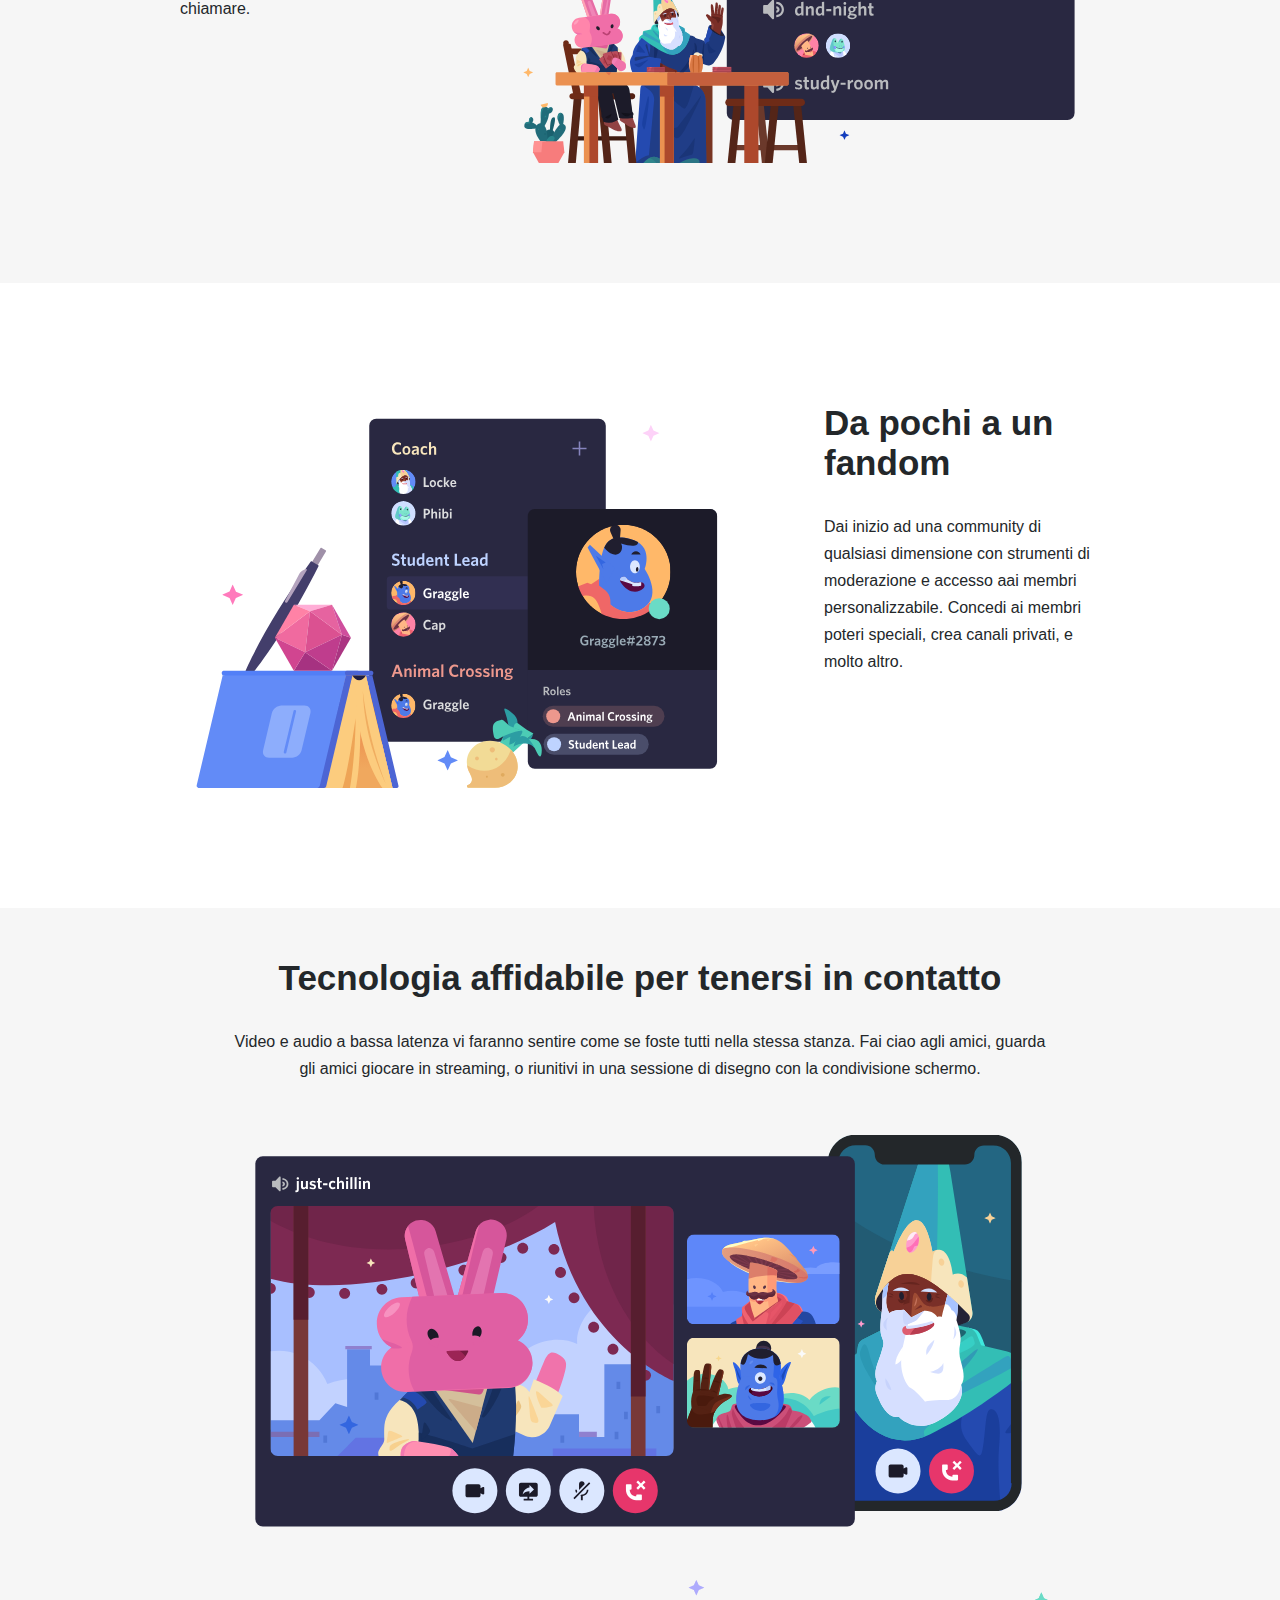
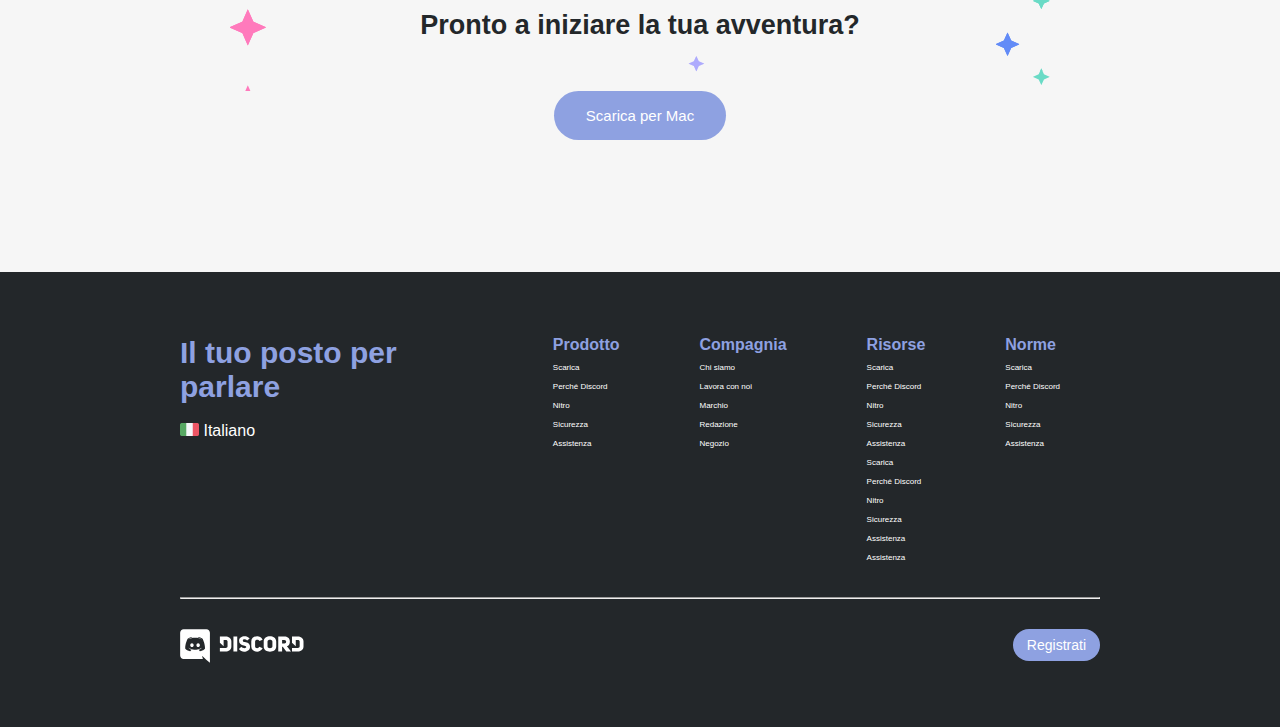
==== commit 3bead797: "esercizio completato" ====
--- a/index.html
+++ b/index.html
@@ -5,7 +5,13 @@
     <meta http-equiv="X-UA-Compatible" content="IE=edge">
     <meta name="viewport" content="width=device-width, initial-scale=1.0">
     <title>Discord| Il luogo ideale per parlare e ritrovarsi</title>
-    <link rel="shortcut icon" href="img/favicon.png" type="image/favicon.png">
+    <link rel="icon" type="image/png" href="img/favicon.png">
+
+    <link rel="apple-touch-icon" href="touch-icon-iphone.png/img/favicon.png">
+    <link rel="apple-touch-icon" sizes="76x76" href="img/favicon.png">
+    <link rel="apple-touch-icon" sizes="120x120" href="img/favicon.png">
+    <link rel="apple-touch-icon" sizes="152x152" href="img/favicon.png">
+    
     <link rel="stylesheet" href="main.css">
     <link rel="stylesheet" href="https://cdnjs.cloudflare.com/ajax/libs/font-awesome/6.2.0/css/all.min.css"
     integrity="sha512-xh6O/CkQoPOWDdYTDqeRdPCVd1SpvCA9XXcUnZS2FmJNp1coAFzvtCN9BmamE+4aHK8yyUHUSCcJHgXloTyT2A=="
@@ -45,11 +51,10 @@
                     <p>Che tu faccia parte di un club scolastico, un gruppo di gamer, comunità artistica mondiale o semplicemente di un piccolo gruppo di amici che vuole passare del tempo assieme, Discord rende più facile chiacchierare ogni giorno e ritrovarsi più spesso.</p>
                 </div>
                 
-                <button class="btn btn-white"> <span class="icona-a-freccia">&#8595;</span>Scarica per Mac</button>
+                <button class="btn btn-white"> <span class="icona-a-freccia"><i class="fa-solid fa-arrow-down-long"></i></span>Scarica per Mac</button>
                 <button class="btn btn-grey">Apri Discord nel tuo browser</button>
             </div>
         </div>
-       
         <!-- inizio prima sezione -->
             <section class="row-white">
                 <div class="container">
@@ -120,7 +125,7 @@
 
                         </div>
                         <div class="CTA-finale">
-                            <button class="btn btn-violet"> <span class="icona-a-freccia">&#8595;</span>Scarica per Mac</button>
+                            <button class="btn btn-violet"><i class="fa-solid fa-arrow-down-long"></i> </span>Scarica per Mac</button>
                         </div>
                         
                     </div>
@@ -133,19 +138,19 @@
             <div class="container footer">
                 <div class="slot">
                     <div class="slogan-finale">
-                        <h3>Il tuo posto per parlare</h3>
-                    </div> 
-                    <div class="language-bar">
-                        <img class="icona-img" src="img/ita.png" alt="icona della bandiera italiana">
-                        <p class="testo-icona">Italiano <span class="freccia">&#8964;</span></p>
-                    </div>
-                    <div class="social-bar">
-                        <div><i class="fa-brands fa-twitter"></i></div>
-                        <div><i class="fa-brands fa-instagram icone-social"></i></div>
-                        <div><i class="fa-brands fa-facebook icone-social"></i></div>
-                        <div><i class="fa-brands fa-youtube icone-social"></i></div>
-                    </div>
-                 <!-- colonne dell'area footer  -->
+                        <h3>Il tuo posto per <br> parlare</h3> <br>
+                        <div class="language-bar">
+                            <img class="icona-img" src="img/ita.png" alt="icona della bandiera italiana">
+                            <p class="testo-icona">Italiano <i class="fa-solid fa-chevron-down"></i></p>
+                        </div>
+                        <div class="social-bar">
+                            <div><i class="fa-brands fa-twitter"></i></div>
+                            <div><i class="fa-brands fa-instagram icone-social"></i></div>
+                            <div><i class="fa-brands fa-facebook icone-social"></i></div>
+                            <div><i class="fa-brands fa-youtube icone-social"></i></div>
+                        </div> 
+                    </div>
+                    <!-- colonne dell'area footer  -->
                     <div class="columns">
                         <div class="column">
                             <h5 class="h5-minititolo">Prodotto</h5>
@@ -157,8 +162,6 @@
                                 <li>Assistenza</li>
                             </ul>
                         </div>
-                        <div class="spazio" style="display: inline;"></div>
-
                         <div class="column">
                             <h5 class="h5-minititolo">Compagnia</h5>
                             <ul class="ul-style-none">
@@ -168,7 +171,7 @@
                                 <li>Redazione</li>
                                 <li>Negozio</li>
                             </ul>
-                            
+                        </div>
                         <div class="column">
                             <h5 class="h5-minititolo">Risorse</h5>
                             <ul class="ul-style-none">
@@ -197,18 +200,16 @@
                         </div> 
                     </div>
                 </div>
-
-            <!-- linea orizzontale + button e logo del footer  -->
-                <div class="hr"></div>
+                <!-- linea orizzontale + button e logo del footer  -->
+                <hr>
                 <div class="contenitore-footer">
                     <div class="logo-del-footer"> 
                         <img src="img/logo.svg" alt="Logo Discord"> 
                     </div> 
-                    <div>
+                    <div class="fix-dx">
                         <button class="btn btn-small btn-violet">Registrati</button>
                     </div>
                 </div>
-
             </div>
     </footer>
 </body>
--- a/main.css
+++ b/main.css
@@ -57,7 +57,6 @@
     background-repeat: no-repeat;
     text-align: center;
     color: white;
-   
 }
 .contenitore-del-titolo{
     background-color: transparent;
@@ -169,21 +168,19 @@
     color: white;
 }
 .footer{
- padding: 5% 0;
+    padding: 5% 0;
+    width: 920px;
 }
 .slot{
     display: flex;
-    flex-flow: column wrap;
-    align-items: flex-start;
-    border: 1px solid yellow;
-    
+    justify-content: space-between;
+    padding-bottom: 30px;
 }
 
 .slogan-finale{
     color: var(--color-lilla);
     font-family: var(--font);
-    font-size: 27px;
-    flex: 70px;
+    font-size: 1rem;
 }
 
 .testo-icona{
@@ -198,60 +195,52 @@
     text-align: center;
 }
 .icona-img{
-    width: 15%;
+    width: 19px;
     display: inline;
 }
 .social-bar{
     display: flex;
-    justify-content: space-around;
     color: white;
     padding-top: 20px;
 }
 .icone-social{
-    padding-left: 50%;
+    padding-left: 20px;
 }
 .fa-brands{
     font-size: 20px;
 }
-
-
-.columns {
-    /* display: flex;
-    flex-flow: row wrap;
-    align-items: center; */
-    width: 100%;
-    border: 1px solid red;
-    font-family: var(--font);
-  }
-  
-  .column {
-    flex: 25%;
-    border: 1px solid pink;
-  }
-  .ul-style-none{
+h3{
+    font-size: 30px;
+}
+hr{
+    color: var(--color-lilla);
+}
+
+.columns{
+    display: flex;
+    font-family: var(--font);
+}
+
+.column {
+    padding: 0 40px;
+    font-weight: 500;
+}
+.ul-style-none li{
     list-style: none;
     font-size: .5rem;
-  }
-
-  .h5-minititolo{
+    padding: 5px 0;
+}
+
+.h5-minititolo{
     color: var(--color-lilla);
     font-size: 16px;
-  }
-
-  .contenitore-footer{
-    display: flex;
-  }
- 
-
-
-
-
-.hr{
-    background-color: var(--color-lilla);
-    min-width: 920px;
-    min-height: 1px;
-    margin: 4% 0;
-
+    padding-bottom: 4px;
+}
+
+.contenitore-footer{
+    display: flex;
+    justify-content: space-between;
+    padding-top: 30px;
 }
 
 .btn{
